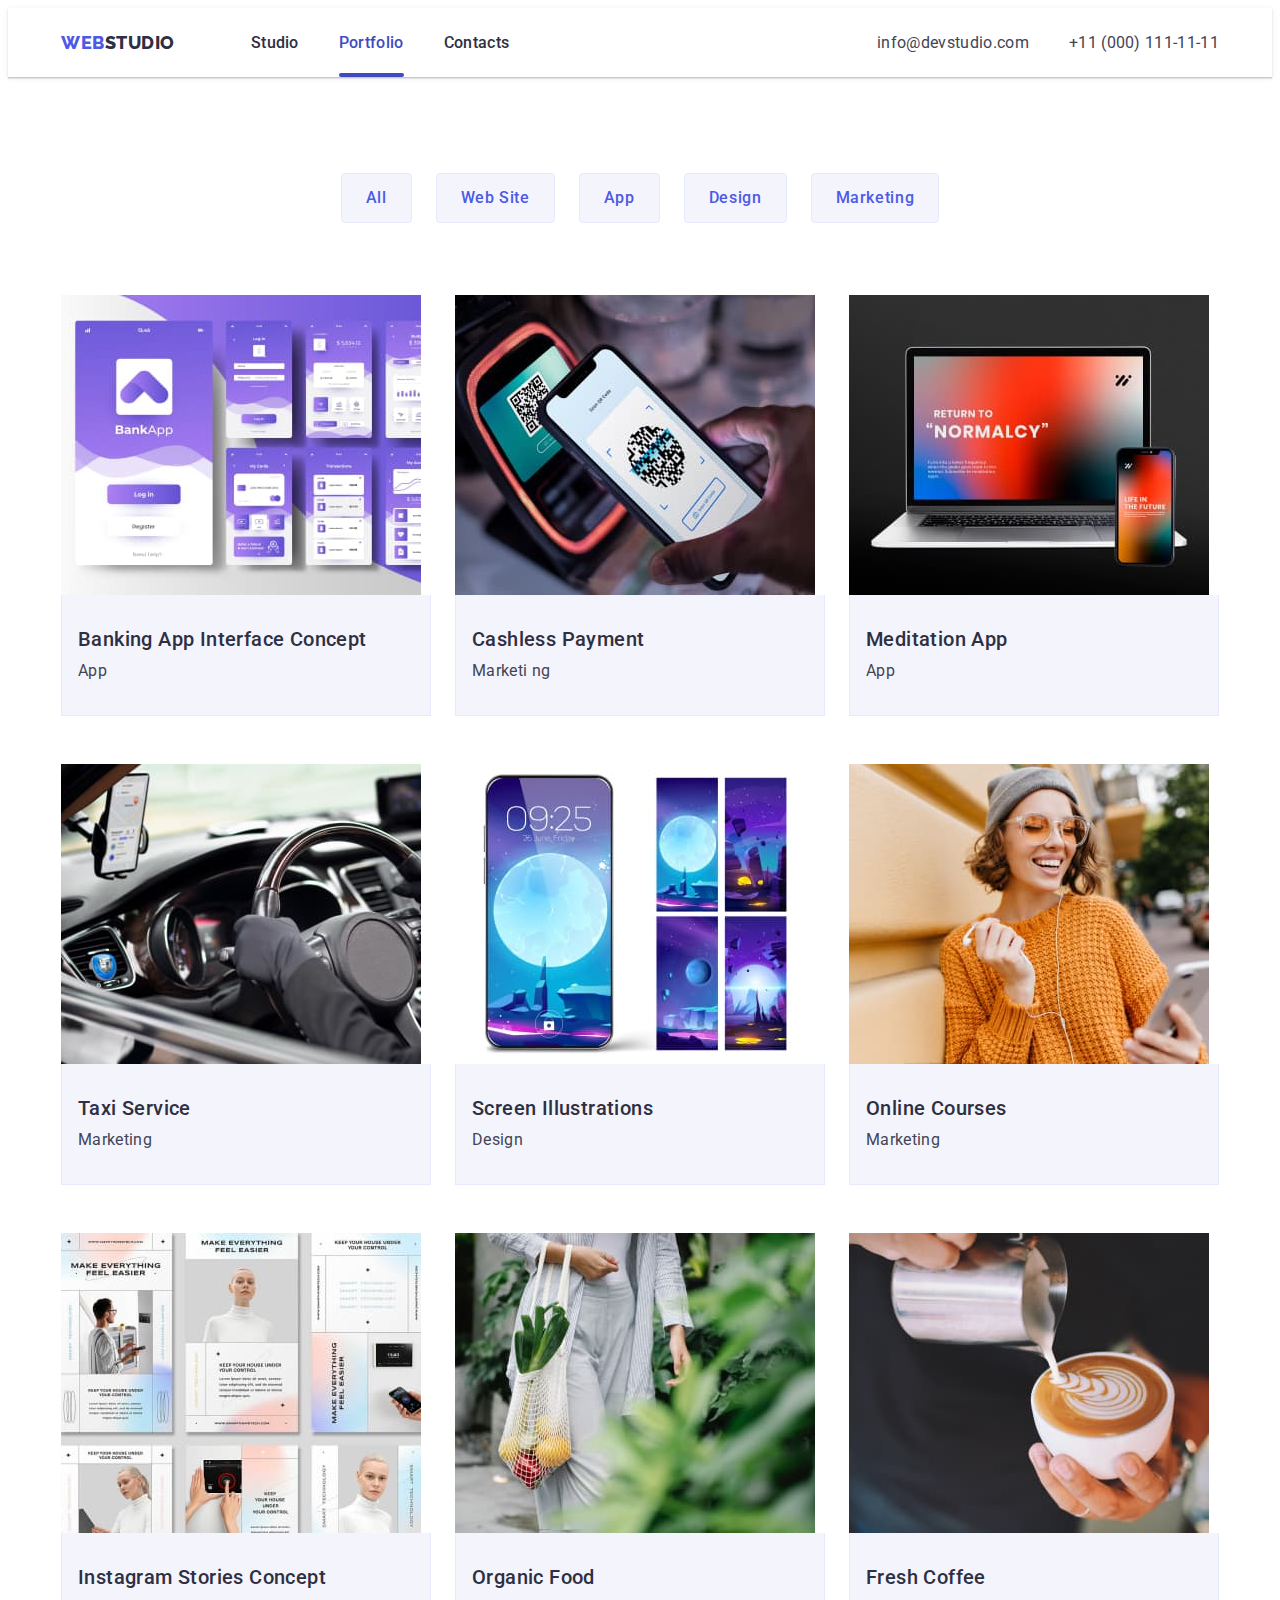
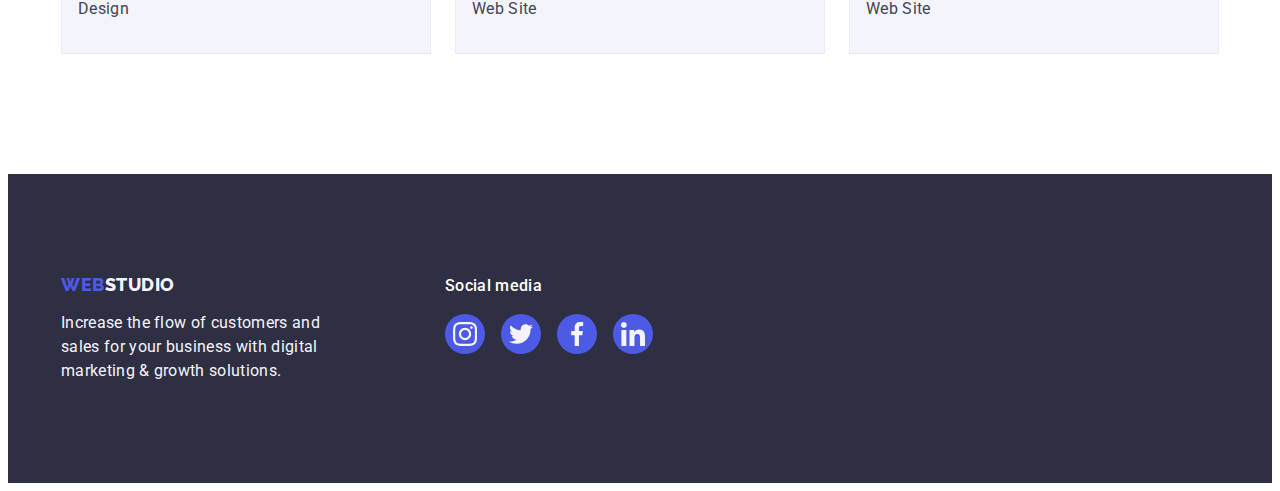
==== portfolio.html @ 93b11cf9 "Initial commit" ====
<!DOCTYPE html>
<html lang="en">
  <head>
    <meta charset="UTF-8" />
    <meta http-equiv="X-UA-Compatible" content="IE=edge" />
    <meta name="viewport" content="width=device-width, initial-scale=1.0" />
    <link rel="preconnect" href="https://fonts.googleapis.com" />
    <link rel="preconnect" href="https://fonts.gstatic.com" crossorigin />
    <link rel="preconnect" href="https://fonts.googleapis.com" />
    <link rel="preconnect" href="https://fonts.gstatic.com" crossorigin />
    <link
      href="https://fonts.googleapis.com/css2?family=Raleway:wght@800&family=Roboto:wght@400;500;700;900&display=swap"
      rel="stylesheet"
    />
    <link
      rel="stylesheet"
      href="https://cdnjs.cloudflare.com/ajax/libs/modern-normalize/2.0.0/modern-normalize.min.css"
      integrity="sha512-4xo8blKMVCiXpTaLzQSLSw3KFOVPWhm/TRtuPVc4WG6kUgjH6J03IBuG7JZPkcWMxJ5huwaBpOpnwYElP/m6wg=="
      crossorigin="anonymous"
      referrerpolicy="no-referrer"
    />
    <link rel="stylesheet" href="./css/styles.css" />
    <title>WebStudio</title>
  </head>

  <body>
    <header class="header">
      <div class="container">
        <nav class="header-nav">
          <a class="header-logo-web link" href="./index.html"
            >Web<span class="header-logo-studio">Studio</span></a
          >

          <ul class="list">
            <li>
              <a class="header-nav-link link" href="./index.html">Studio</a>
            </li>
            <li>
              <a class="header-nav-link link current" href="./portfolio.html"
                >Portfolio</a
              >
            </li>
            <li><a class="header-nav-link link" href="">Contacts</a></li>
          </ul>
        </nav>

        <address class="header-addres">
          <ul class="list">
            <li>
              <a
                class="header-addres-link link"
                href="mailto:info@devstudio.com"
                >info@devstudio.com</a
              >
            </li>

            <li>
              <a class="header-addres-link link" href="tel:+110001111111"
                >+11 (000) 111-11-11</a
              >
            </li>
          </ul>
        </address>
      </div>
    </header>

    <main>
      <section class="portfolio">
        <div class="container">
          <h1 class="visually-hidden">Portfolio</h1>

          <ul class="list button">
            <li class="button-item">
              <button class="portfolio-button" type="button" name="All">
                All
              </button>
            </li>

            <li class="button-item">
              <button class="portfolio-button" type="button" name="Web-Site">
                Web Site
              </button>
            </li>

            <li class="button-item">
              <button class="portfolio-button" type="button" name="App">
                App
              </button>
            </li>

            <li class="button-item">
              <button class="portfolio-button" type="button" name="Design">
                Design
              </button>
            </li>

            <li class="button-item">
              <button class="portfolio-button" type="button" name="Marketing">
                Marketing
              </button>
            </li>
          </ul>

          <ul class="list card">
            <li class="item">
              <a class="portfolio-project-link link" href=""
                ><div class="portfolio-image">
                  <img
                    src="./images/banking.jpg"
                    alt="Photo Banking App Interface Concept"
                    width="360"
                    height="300"
                  />
                  <p class="portfolio-image-text">
                    14 Stylish and User-Friendly App Design Concepts · Task
                    Manager App · Calorie Tracker App · Exotic Fruit Ecommerce
                    App · Cloud Storage App
                  </p>
                </div>

                <div class="name-card">
                  <h2 class="portfolio-project-title">
                    Banking App Interface Concept
                  </h2>
                  <p class="text">App</p>
                </div>
              </a>
            </li>

            <li class="item">
              <a class="portfolio-project-link link" href=""
                ><div class="portfolio-image">
                  <img
                    src="./images/cashless.jpg"
                    alt="Photo Cashless Payment"
                    width="360"
                    height="300"
                  />
                  <p class="portfolio-image-text">
                    14 Stylish and User-Friendly App Design Concepts · Task
                    Manager App · Calorie Tracker App · Exotic Fruit Ecommerce
                    App · Cloud Storage App
                  </p>
                </div>

                <div class="name-card">
                  <h2 class="portfolio-project-title">Cashless Payment</h2>
                  <p class="text">Marketi ng</p>
                </div>
              </a>
            </li>

            <li class="item">
              <a class="portfolio-project-link link" href=""
                ><div class="portfolio-image">
                  <img
                    src="./images/meditation.jpg"
                    alt="Photo Meditation App"
                    width="360"
                    height="300"
                  />
                  <p class="portfolio-image-text">
                    14 Stylish and User-Friendly App Design Concepts · Task
                    Manager App · Calorie Tracker App · Exotic Fruit Ecommerce
                    App · Cloud Storage App
                  </p>
                </div>

                <div class="name-card">
                  <h2 class="portfolio-project-title">Meditation App</h2>
                  <p class="text">App</p>
                </div>
              </a>
            </li>

            <li class="item">
              <a class="portfolio-project-link link" href=""
                ><div class="portfolio-image">
                  <img
                    src="./images/taxi.jpg"
                    alt="Photo Taxi Service"
                    width="360"
                    height="300"
                  />
                  <p class="portfolio-image-text">
                    14 Stylish and User-Friendly App Design Concepts · Task
                    Manager App · Calorie Tracker App · Exotic Fruit Ecommerce
                    App · Cloud Storage App
                  </p>
                </div>

                <div class="name-card">
                  <h2 class="portfolio-project-title">Taxi Service</h2>
                  <p class="text">Marketing</p>
                </div>
              </a>
            </li>

            <li class="item">
              <a class="portfolio-project-link link" href=""
                ><div class="portfolio-image">
                  <img
                    src="./images/screen.jpg"
                    alt="Photo Screen Illustrations"
                    width="360"
                    height="300"
                  />
                  <p class="portfolio-image-text">
                    14 Stylish and User-Friendly App Design Concepts · Task
                    Manager App · Calorie Tracker App · Exotic Fruit Ecommerce
                    App · Cloud Storage App
                  </p>
                </div>

                <div class="name-card">
                  <h2 class="portfolio-project-title">Screen Illustrations</h2>
                  <p class="text">Design</p>
                </div>
              </a>
            </li>

            <li class="item">
              <a class="portfolio-project-link link" href=""
                ><div class="portfolio-image">
                  <img
                    src="./images/online.jpg"
                    alt="Photo Online Courses"
                    width="360"
                    height="300"
                  />
                  <p class="portfolio-image-text">
                    14 Stylish and User-Friendly App Design Concepts · Task
                    Manager App · Calorie Tracker App · Exotic Fruit Ecommerce
                    App · Cloud Storage App
                  </p>
                </div>

                <div class="name-card">
                  <h2 class="portfolio-project-title">Online Courses</h2>
                  <p class="text">Marketing</p>
                </div>
              </a>
            </li>

            <li class="item">
              <a class="portfolio-project-link link" href=""
                ><div class="portfolio-image">
                  <img
                    src="./images/instagram.jpg"
                    alt="Photo Instagram Stories Concept"
                    width="360"
                    height="300"
                  />
                  <p class="portfolio-image-text">
                    14 Stylish and User-Friendly App Design Concepts · Task
                    Manager App · Calorie Tracker App · Exotic Fruit Ecommerce
                    App · Cloud Storage App
                  </p>
                </div>

                <div class="name-card">
                  <h2 class="portfolio-project-title">
                    Instagram Stories Concept
                  </h2>
                  <p class="text">Design</p>
                </div>
              </a>
            </li>

            <li class="item">
              <a class="portfolio-project-link link" href=""
                ><div class="portfolio-image">
                  <img
                    src="./images/organic.jpg"
                    alt="Photo Organic Food"
                    width="360"
                    height="300"
                  />
                  <p class="portfolio-image-text">
                    14 Stylish and User-Friendly App Design Concepts · Task
                    Manager App · Calorie Tracker App · Exotic Fruit Ecommerce
                    App · Cloud Storage App
                  </p>
                </div>

                <div class="name-card">
                  <h2 class="portfolio-project-title">Organic Food</h2>
                  <p class="text">Web Site</p>
                </div>
              </a>
            </li>

            <li class="item">
              <a class="portfolio-project-link link" href=""
                ><div class="portfolio-image">
                  <img
                    src="./images/fresh.jpg"
                    alt="Photo Fresh Coffee"
                    width="360"
                    height="300"
                  />
                  <p class="portfolio-image-text">
                    14 Stylish and User-Friendly App Design Concepts · Task
                    Manager App · Calorie Tracker App · Exotic Fruit Ecommerce
                    App · Cloud Storage App
                  </p>
                </div>

                <div class="name-card">
                  <h2 class="portfolio-project-title">Fresh Coffee</h2>
                  <p class="text">Web Site</p>
                </div>
              </a>
            </li>
          </ul>
        </div>
      </section>
    </main>

    <footer class="footer">
      <div class="footer-container container">
        <div class="logo-container container">
          <a class="footer-logo-web link" href="./index.html"
            >Web<span class="footer-logo-studio">Studio</span></a
          >

          <p class="footer-text">
            Increase the flow of customers and sales for your business with
            digital marketing & growth solutions.
          </p>
        </div>

        <div class="social-container container">
          <p class="social-pages">Social media</p>

          <ul class="list-social-footer list">
            <li class="social-item">
              <a class="icon-footer-link" href="https://www.instagram.com/">
                <svg class="icon-footer-svg" width="24" height="24">
                  <use href="./images/icons.svg#icon-instagram"></use>
                </svg>
              </a>
            </li>
            <li class="social-item">
              <a class="icon-footer-link" href="https://www.twitter.com/">
                <svg class="icon-footer-svg" width="24" height="24">
                  <use href="./images/icons.svg#icon-twitter"></use>
                </svg>
              </a>
            </li>
            <li class="social-item">
              <a class="icon-footer-link" href="https://www.facebook.com/">
                <svg class="icon-footer-svg" width="24" height="24">
                  <use href="./images/icons.svg#icon-facebook"></use>
                </svg>
              </a>
            </li>
            <li class="social-item">
              <a class="icon-footer-link" href="https://www.linkedin.com/">
                <svg class="icon-footer-svg" width="24" height="24">
                  <use href="./images/icons.svg#icon-linkedin"></use>
                </svg>
              </a>
            </li>
          </ul>
        </div>
      </div>
    </footer>
  </body>
</html>
---- css/styles.css ----
:root {
  --primary-Brand: #4d5ae5;
  --pressed-state: #404bbf;
  --dark: #2e2f42;
  --success: #31d0aa;
  --text: #434455;
  --subtle-Text: #8e8f99;
  --accent: #e7e9fc;
  --light: #f4f4fd;
  --white-background: #ffffff;
  --modal-background: #fcfcfc;

  --primary-font: "Roboto", sans-serif;
  --secondary-font: "Raleway", sans-serif;
}

body {
  color: var(--text, #434455);
  background-color: var(--white-background);
  font-size: 16px;
  font-family: var(--primary-font);
  line-height: 1.5;
  letter-spacing: 0.32px;
}

.header .current {
  color: var(--pressed-state, #404bbf);
}

.visually-hidden {
  position: absolute;
  width: 1px;
  height: 1px;
  margin: -1px;
  border: 0;
  padding: 0;
  white-space: nowrap;
  clip-path: inset(100%);
  clip: rect(0 0 0 0);
  overflow: hidden;
}

h1,
h2,
h3,
p,
ul {
  margin: 0;
  padding: 0;
}

img,
.portfolio-project-link {
  display: block;
}

.portfolio-project-link {
  transition: color 250ms cubic-bezier(0.4, 0, 0.2, 1),
    background-color 250ms cubic-bezier(0.4, 0, 0.2, 1),
    border-color 250ms cubic-bezier(0.4, 0, 0.2, 1),
    box-shadow 250ms cubic-bezier(0.4, 0, 0.2, 1);
  transition: box-shadow 250ms cubic-bezier(0.4, 0, 0.2, 1);
}

.container {
  max-width: 1158px;
  margin: 0;
  padding: 0 15px;
  margin-left: auto;
  margin-right: auto;
}

.header .container,
.header .header-nav,
.header .list,
.header .header-addres,
.hero,
.portfolio .button,
.portfolio .card,
.icon-team,
.main-features .list,
.main-what .list,
.main-team .list,
.main-features .icon-features,
.main-team .list-social,
.customers-list,
.customers-link,
.icon-team-link,
.footer-container,
.list-social-footer,
.icon-footer-link,
.button-modal {
  display: flex;
}

.header .container {
  justify-content: space-between;
}

.header .header-nav,
.header .list,
.header .header-addres,
.main-features .container,
.main-features .list,
.main-what .list,
.main-team .list,
.main-features .icon-features,
.customers-link,
.icon-team-link,
.icon-footer-link {
  align-items: center;
}

.header .container .link {
  padding: 24px 0;
}

.header-nav .list,
.header-addres .list {
  gap: 40px;
}

.header {
  box-shadow: 0px 2px 1px rgba(46, 47, 66, 0.08),
    0px 1px 1px rgba(46, 47, 66, 0.16), 0px 1px 6px rgba(46, 47, 66, 0.08);
}

.header-logo-web,
.footer-logo-web {
  margin-right: 76px;
  color: var(--primary-Brand, #4d5ae5);
  font-weight: 800;
  font-size: 18px;
  font-family: var(--secondary-font);
  line-height: 1.17;
  letter-spacing: 0.54px;
  text-transform: uppercase;
}

.header-logo-studio,
.header-nav-link {
  color: var(--dark, #2e2f42);
}

.header-nav-link {
  font-weight: 500;
  position: relative;
  transition: color 250ms cubic-bezier(0.4, 0, 0.2, 1);
}

.header .header-addres {
  font-style: normal;
}

.header-addres-link {
  color: var(--text, #434455);
  transition: color 250ms cubic-bezier(0.4, 0, 0.2, 1);
}

.customers-link {
  width: 100%;
  height: 100%;
  border: 1px solid var(--subtle-Text, #8e8f99);
  border-radius: 4px;
  color: var(--subtle-Text, #8e8f99);
  transition: border-color 250ms cubic-bezier(0.4, 0, 0.2, 1),
    color 250ms cubic-bezier(0.4, 0, 0.2, 1);
}

.link {
  text-decoration: none;
}

.list,
.list-social {
  list-style: none;
}

.footer-container {
  align-items: baseline;
}

.list-social-footer {
  gap: 16px;
}

.icon-footer-link,
.icon-team-link {
  width: 100%;
  height: 100%;
  background-color: var(--primary-Brand, #4d5ae5);
  border-radius: 50%;
  transition: background-color 250ms cubic-bezier(0.4, 0, 0.2, 1);
}

.customers-link:hover,
.customers-link:focus {
  border-color: var(--pressed-state, #404bbf);
  color: var(--pressed-state, #404bbf);
}

.header-addres-link:hover,
.header-addres-link:focus {
  color: var(--pressed-state, #404bbf);
}

.hero-button:hover,
.hero-button:focus {
  color: var(--white-background, #FFF);
  background: var(--pressed-state, #404BBF);
}

.current::after {
  content: "";
  display: block;
  width: 100%;
  height: 4px;
  background-color: var(--pressed-state, #404bbf);
  position: absolute;
  left: 0;
  bottom: -1px;
  border-radius: 2px;
}

.portfolio-button:hover,
.portfolio-button:focus {
  color: var(--white-background, #ffffff);
  background-color: var(--pressed-state, #404bbf);
  border: 1px solid transparent;
  box-shadow: 0px 3px 1px rgba(0, 0, 0, 0.1), 0px 2px 1px rgba(0, 0, 0, 0.08),
    0px 2px 2px rgba(0, 0, 0, 0.12);
}

.portfolio-project-link:hover,
.portfolio-project-link:focus {
  box-shadow: 0px 1px 6px rgba(46, 47, 66, 0.08),
    0px 1px 1px rgba(46, 47, 66, 0.16), 0px 2px 1px rgba(46, 47, 66, 0.08);
}

.portfolio-project-link:hover .portfolio-image-text,
.portfolio-project-link:focus .portfolio-image-text {
  transform: translateY(0%);
}

.icon-footer-svg {
  fill: var(--light, #f4f4fd);
}

.logo-container {
  margin-right: 120px;
  margin-left: 0;
  padding: 0;
}

.social-container {
  margin-left: 0;
  padding: 0;
}

.hero {
  max-width: 1440px;
  margin: 0 auto;
  padding: 188px 0;
  background-color: var(--dark, #2e2f42);
  background-image: linear-gradient(
      rgba(46, 47, 66, 0.7),
      rgba(46, 47, 66, 0.7)
    ),
    url(../images/people-office.jpg);

  background-repeat: no-repeat;
  background-position: center;
  background-size: cover;
}

.icon-features {
  border-radius: 4px;
  background: var(--light, #f4f4fd);
}

.icon-team-svg {
  fill: var(--light, #f4f4fd);
}

.icon-customers-svg {
  fill: currentColor;
}

.customers-item {
  width: calc((100% - 120px) / 6);
  height: 88px;
}

.hero-title {
  max-width: 496px;
  color: var(--white-background, #fff);
  font-size: 56px;
  line-height: 1.07;
  letter-spacing: 0.02em;
}

.hero-button {
  display: block;
  min-width: 169px;
  height: 56px;
  border: none;
  border-radius: 4px;
  margin: auto;
  margin-top: 32px;
  transition: background-color 250ms cubic-bezier(0.4, 0, 0.2, 1);
}

.hero-button,
.portfolio-button {
  font-family: var(--primary-font);
  cursor: pointer;
  font-weight: 500;
  font-size: 16px;
  line-height: 1.5;
  letter-spacing: 0.04em;
  color: var(--white-background, #fff);
  background-color: var(--primary-Brand, #4d5ae5);
}

.social-pages {
  font-weight: 500;
  font-size: 16px;
  line-height: 1.5;
  letter-spacing: 0.02em;
  color: var(--white-background, #fff);
  margin-bottom: 16px;
}

.social-item {
  height: 40px;
  width: 40px;
}

.portfolio-button {
  background-color: var(--light, #f4f4fd);
  color: var(--primary-Brand, #4d5ae5);
  padding: 12px 24px;
  border: 1px solid var(--accent, #e7e9fc);
  border-radius: 4px;

  transition: color 250ms cubic-bezier(0.4, 0, 0.2, 1),
    background-color 250ms cubic-bezier(0.4, 0, 0.2, 1),
    border-color 250ms cubic-bezier(0.4, 0, 0.2, 1),
    box-shadow 250ms cubic-bezier(0.4, 0, 0.2, 1);
}

.main-features-title,
.main-team-title,
.portfolio-project-title {
  font-weight: 500;
  font-size: 20px;
  line-height: 1.2;
  letter-spacing: 0.02em;
  color: var(--dark, #2e2f42);
}

.main-team,
.main-features,
.customers {
  padding: 120px 0;
}

.main-what {
  padding-bottom: 120px;
}

.main-what .list,
.portfolio .button,
.icon-team,
.customers-list,
.main-team .list,
.main-team .list-social,
.main-features .list {
  gap: 24px;
}

.main-team-item,
.main-features-item {
  width: calc((100% - 72px) / 4);
}

.portfolio-image {
  position: relative;
  overflow: hidden;
}

.portfolio-image-text {
  position: absolute;
  top: 0;
  font-size: 16px;
  line-height: 1.5;
  letter-spacing: 0.02em;
  color: var(--light, #f4f4fd);
  padding: 40px 32px;
  background-color: var(--primary-Brand, #4d5ae5);
  height: 100%;
  width: 100%;
  transform: translateY(100%);
  transition: transform 250ms cubic-bezier(0.4, 0, 0.2, 1);
}

.main-team-item {
  box-shadow: 0px 1px 6px rgba(46, 47, 66, 0.08),
    0px 1px 1px rgba(46, 47, 66, 0.16), 0px 2px 1px rgba(46, 47, 66, 0.08);
  border-radius: 0px 0px 4px 4px;
}

.main-what-item,
.portfolio .item {
  width: calc((100% - 48px) / 3);
}

.main-team-title,
.portfolio-project-title,
.main-features-title {
  margin-bottom: 8px;
}

.main-team-pages,
.customers-pages,
.portfolio .button,
.main-what-pades {
  margin-bottom: 72px;
}

.customers-pages,
.main-team-pages,
.main-what-pades {
  font-size: 36px;
  line-height: 1.11;
  letter-spacing: 0.02em;
  color: var(--dark, #2e2f42);
}

.main-team-pages,
.main-team-title,
.name-team,
.hero-title,
.customers-pages,
.main-what-pades {
  text-align: center;
}

.name-team-social {
  transition: background-color 250ms cubic-bezier(0.4, 0, 0.2, 1);
}

.main-team {
  text-transform: capitalize;
  background-color: var(--light, #f4f4fd);
}

.text {
  font-size: 16px;
  line-height: 1.5;
  letter-spacing: 0.02em;
  color: var(--text, #434455);
}

.footer {
  padding: 100px 0;
  background-color: var(--dark, #2e2f42);
}

.footer-logo-web {
  margin-bottom: 16px;
  margin-top: 0;
  margin-right: 0;
  margin-left: 0;
  display: inline-block;
}

.footer-text {
  max-width: 264px;
}

.footer-logo-studio,
.footer-text {
  color: var(--light, #f4f4fd);
}

.portfolio {
  padding-top: 96px;
  padding-bottom: 120px;
}

.portfolio .button,
.icon-team,
.main-team .list-social,
.customers-link,
.icon-team-link,
.icon-footer-link,
.main-features .icon-features {
  justify-content: center;
}

.icon-team-link:hover,
.icon-team-link:focus {
  background-color: var(--pressed-state, #404bbf);
}

.icon-footer-link:hover,
.icon-footer-link:focus {
  background-color: #31d0aa;
}

.main-features .icon-features {
  height: 112px;
  margin-bottom: 8px;
}

.portfolio .card {
  flex-wrap: wrap;
  column-gap: 24px;
  row-gap: 48px;
}

.name-team,
.name-card {
  padding: 32px 0;
  background-color: var(--light, #f4f4fd);
}

.name-card {
  padding-left: 16px;
}

.icon-team .list {
  padding-bottom: 32px;
}

.name-card {
  border: 1px solid var(--accent, #e7e9fc);
  border-top: none;
}

.data-modal {
  position: fixed;
  top: 0;
  left: 0;
  width: 100%;
  height: 100%;
  background-color: rgba(46, 47, 66, 0.4);
  transition: opacity 250ms cubic-bezier(0.4, 0, 0.2, 1),
    visibility 250ms cubic-bezier(0.4, 0, 0.2, 1);
}

.is-hidden {
  opacity: 0;
  visibility: hidden;
  pointer-events: none;
}

.modal-page {
  position: absolute;
  top: 50%;
  left: 50%;
  transform: translate(-50%, -50%) scale(1);
  width: 408px;
  min-height: 584px;
  background: var(--modal-background, #fcfcfc);
  box-shadow: 0px 1px 1px rgba(0, 0, 0, 0.14), 0px 1px 3px rgba(0, 0, 0, 0.12),
    0px 2px 1px rgba(0, 0, 0, 0.2);
  border-radius: 4px;
  transition: transform 250ms cubic-bezier(0.4, 0, 0.2, 1);
}

.button-modal {
  position: absolute;
  top: 24px;
  right: 24px;
  width: 24px;
  height: 24px;

  border-radius: 50%;
  align-items: center;
  justify-content: center;
  background-color: var(--accent, #e7e9fc);
  border: 1px solid rgba(0, 0, 0, 0.1);
  padding: 0;
  cursor: pointer;
  transition: background-color 250ms cubic-bezier(0.4, 0, 0.2, 1),
    border 250ms cubic-bezier(0.4, 0, 0.2, 1);
}

.button-modal:hover,
.button-modal:focus {
  background-color: var(--pressed-state, #404bbf);
  border: none;
  fill: var(--white-background, #ffffff);
}

.icon-modal {
  top: 24px;
  right: 24px;
  width: 24px;
  height: 24px;
  transition: fill 250ms cubic-bezier(0.4, 0, 0.2, 1);
}
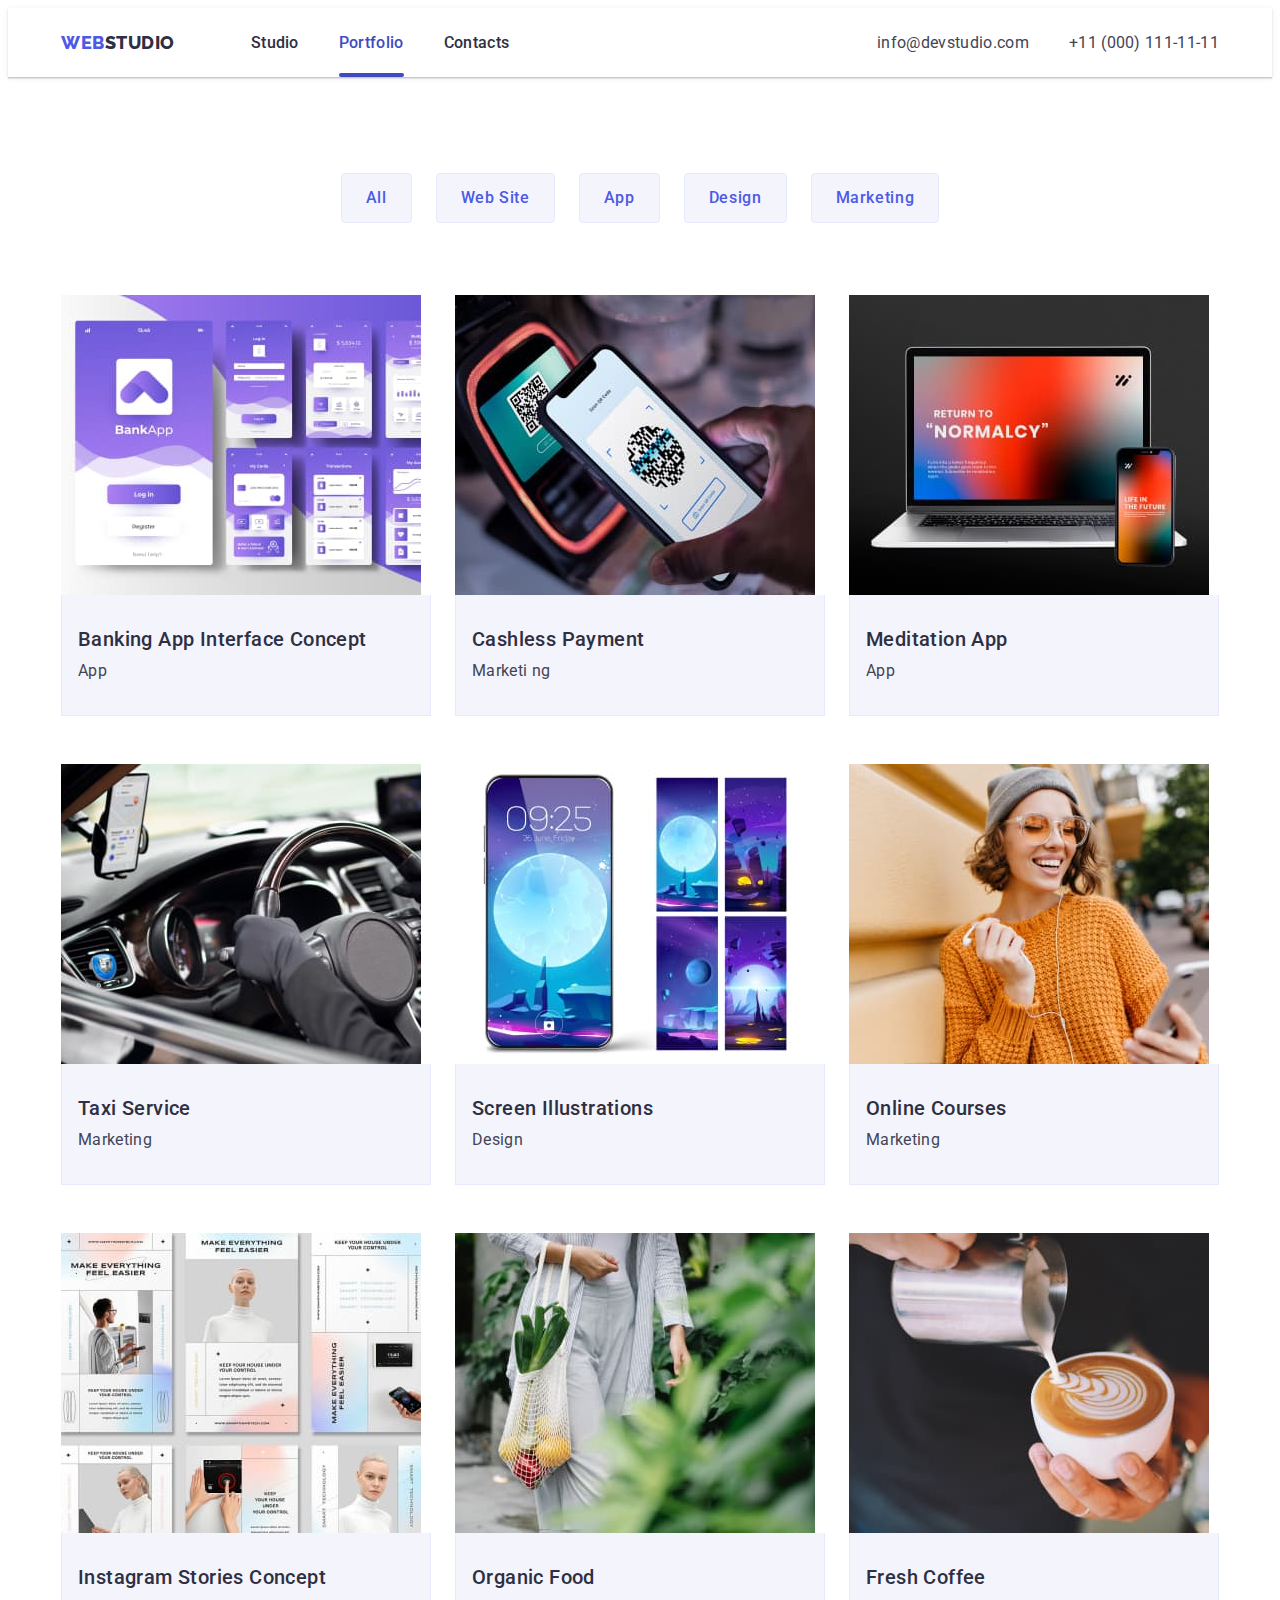
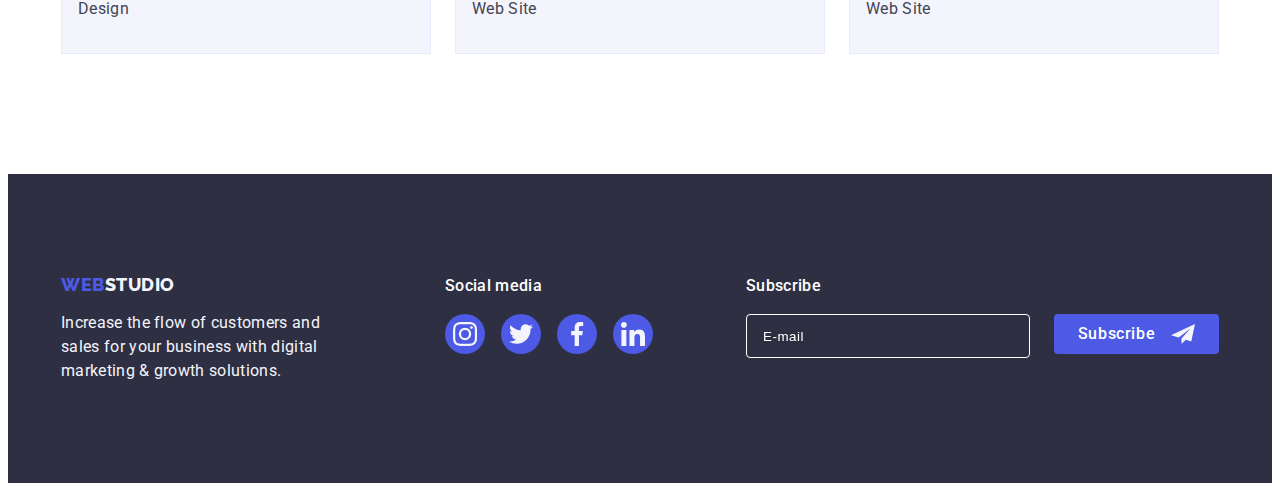
==== commit 10dd9398: "edit" ====
--- a/portfolio.html
+++ b/portfolio.html
@@ -364,6 +364,41 @@
             </li>
           </ul>
         </div>
+
+        <div class="footer-email">
+          <p class="footer-email-paragraf">Subscribe</p>
+
+          <!-- <form class="footer-form"> -->
+          <form
+            class="footer-form"
+            name="feedback_form"
+            autocomplete="off"
+            novalidate
+          >
+            <!-- <label class="footer-form-label" for="emails" -->
+            <!-- ><input -->
+            <!-- class="footer-form-input" -->
+            <!-- type="email" -->
+            <!-- name="emails" -->
+            <!-- placeholder="E-mail" -->
+            <!-- /></label> -->
+
+            <label class="footer-form-label">
+              <input
+                class="footer-form-input"
+                type="email"
+                name="email"
+                placeholder="E-mail"
+              />
+            </label>
+
+            <button class="footer-button" type="submit">
+              Subscribe<svg class="footer-button-svg" width="24" height="24">
+                <use href="./images/icons.svg#icon-frame"></use>
+              </svg>
+            </button>
+          </form>
+        </div>
       </div>
     </footer>
   </body>
--- a/css/styles.css
+++ b/css/styles.css
@@ -89,7 +89,9 @@
 .footer-container,
 .list-social-footer,
 .icon-footer-link,
-.button-modal {
+.button-modal,
+.footer-form,
+.footer-button {
   display: flex;
 }
 
@@ -107,7 +109,9 @@
 .main-features .icon-features,
 .customers-link,
 .icon-team-link,
-.icon-footer-link {
+.icon-footer-link,
+.footer-button,
+.button-modal {
   align-items: center;
 }
 
@@ -206,8 +210,8 @@
 
 .hero-button:hover,
 .hero-button:focus {
-  color: var(--white-background, #FFF);
-  background: var(--pressed-state, #404BBF);
+  color: var(--white-background, #fff);
+  background: var(--pressed-state, #404bbf);
 }
 
 .current::after {
@@ -495,7 +499,9 @@
 .customers-link,
 .icon-team-link,
 .icon-footer-link,
-.main-features .icon-features {
+.main-features .icon-features,
+.footer-button,
+.button-modal {
   justify-content: center;
 }
 
@@ -507,6 +513,12 @@
 .icon-footer-link:hover,
 .icon-footer-link:focus {
   background-color: #31d0aa;
+}
+
+.footer-email-paragraf {
+  margin-bottom: 16px;
+  font-weight: 500;
+  color: var(--white-background, #ffffff);
 }
 
 .main-features .icon-features {
@@ -537,6 +549,48 @@
 .name-card {
   border: 1px solid var(--accent, #e7e9fc);
   border-top: none;
+}
+
+.footer-form {
+  gap: 24px;
+}
+
+.footer-form-input {
+  width: 264px;
+  height: 40px;
+  font-size: 12xp;
+  border: 1px solid var(--white-background, #ffffff);
+  background-color: transparent;
+  line-height: 1.5;
+  letter-spacing: 0.04em;
+  padding-left: 16px;
+  filter: drop-shadow(0px 4px 4px rgba(0, 0, 0, 0.15));
+  border-radius: 4px;
+  color: var(--white-background, #ffffff);
+}
+
+.footer-form-input::placeholder {
+  color: var(--white-background, #ffffff);
+}
+
+.footer-button {
+  min-width: 165px;
+  height: 40px;
+  font-family: var(--primary-font);
+  font-size: 16px;
+  font-weight: 500;
+  line-height: 1.5;
+  letter-spacing: 0.04em;
+  color: var(--white-background, #ffffff);
+  cursor: pointer;
+  background-color: var(--primary-Brand, #4d5ae5);
+  border: none;
+  border-radius: 4px;
+}
+
+.footer-button-svg {
+  margin-left: 16px;
+  fill: var(--light, #f4f4fd);
 }
 
 .data-modal {
@@ -550,11 +604,11 @@
     visibility 250ms cubic-bezier(0.4, 0, 0.2, 1);
 }
 
-.is-hidden {
+/* .is-hidden {
   opacity: 0;
   visibility: hidden;
   pointer-events: none;
-}
+} */
 
 .modal-page {
   position: absolute;
@@ -568,6 +622,18 @@
     0px 2px 1px rgba(0, 0, 0, 0.2);
   border-radius: 4px;
   transition: transform 250ms cubic-bezier(0.4, 0, 0.2, 1);
+
+  padding: 72px 24px 24px 24px;
+}
+
+.modal-page-p {
+  font-weight: 500;
+  font-size: 16px;
+  line-height: 1.5;
+  text-align: center;
+  letter-spacing: 0.02em;
+  color: var(--dark, #2E2F42);
+  margin-bottom: 16px;
 }
 
 .button-modal {
@@ -576,10 +642,7 @@
   right: 24px;
   width: 24px;
   height: 24px;
-
   border-radius: 50%;
-  align-items: center;
-  justify-content: center;
   background-color: var(--accent, #e7e9fc);
   border: 1px solid rgba(0, 0, 0, 0.1);
   padding: 0;
